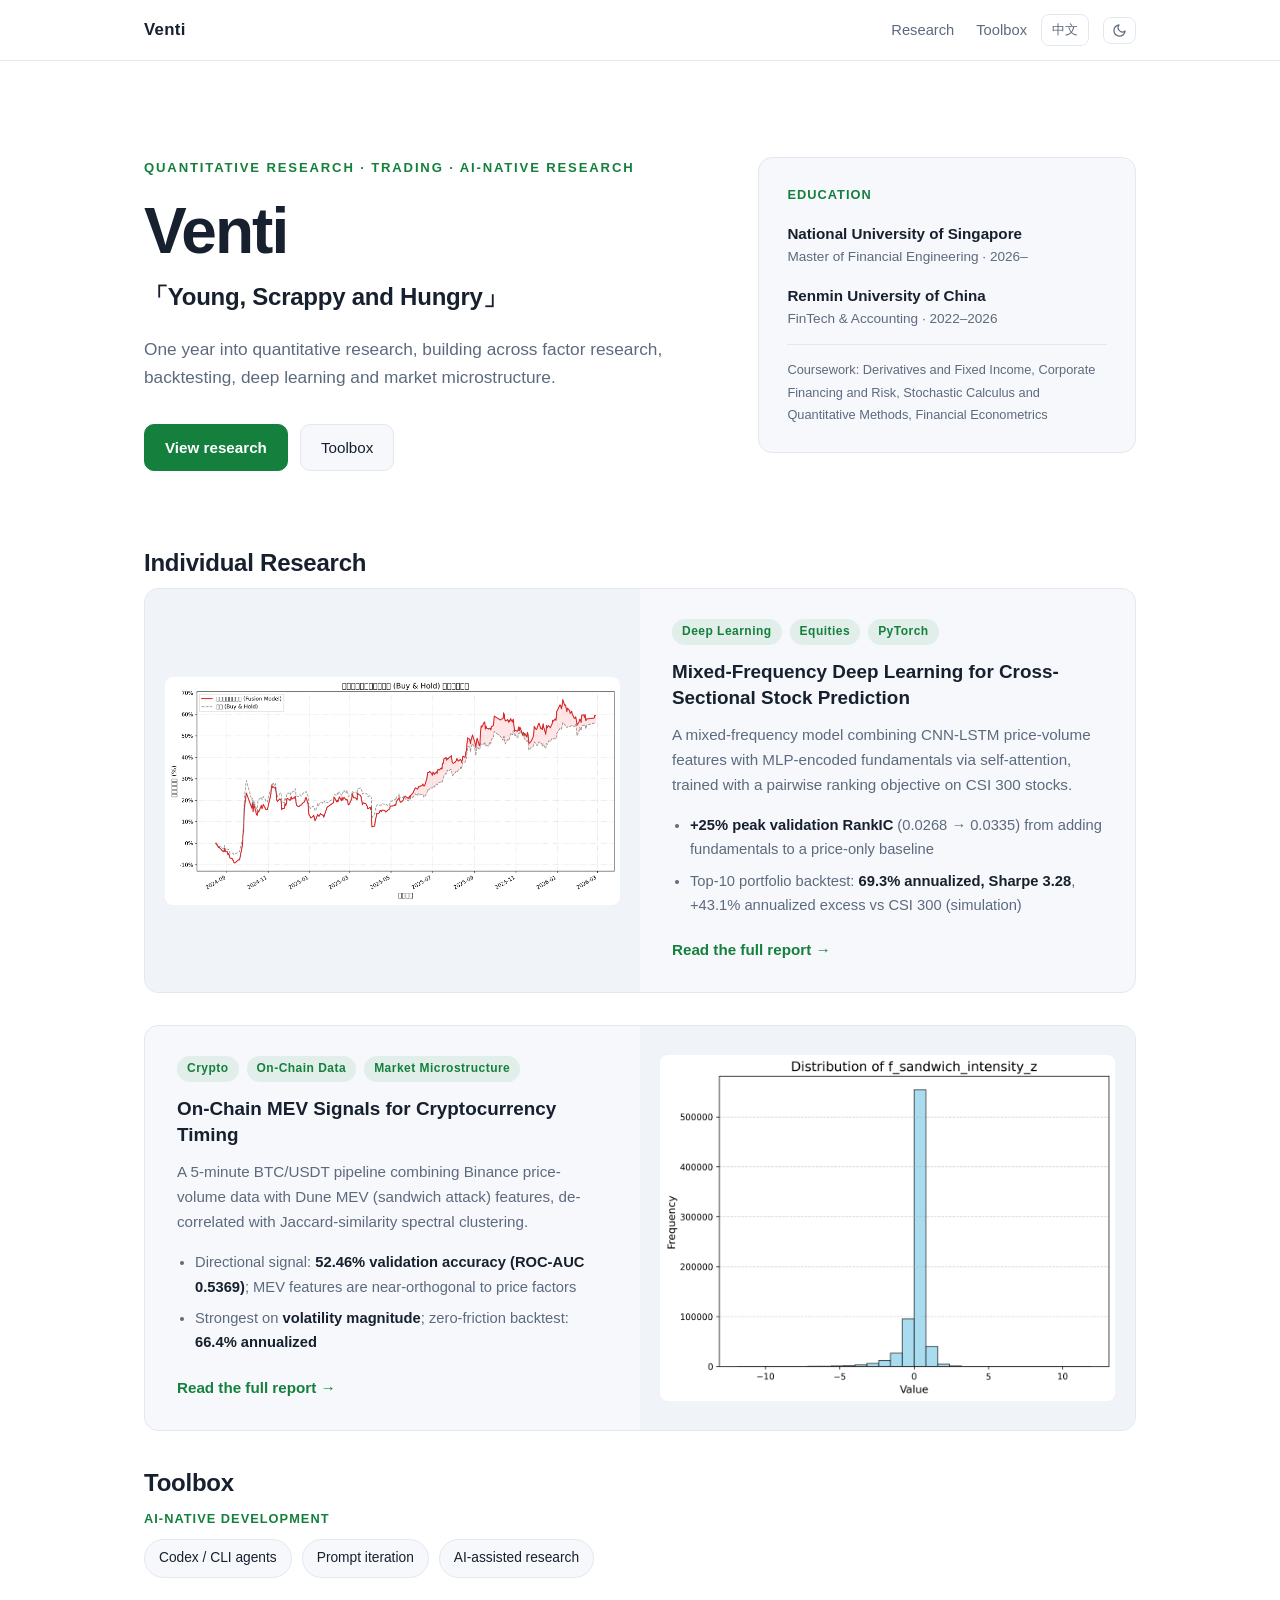
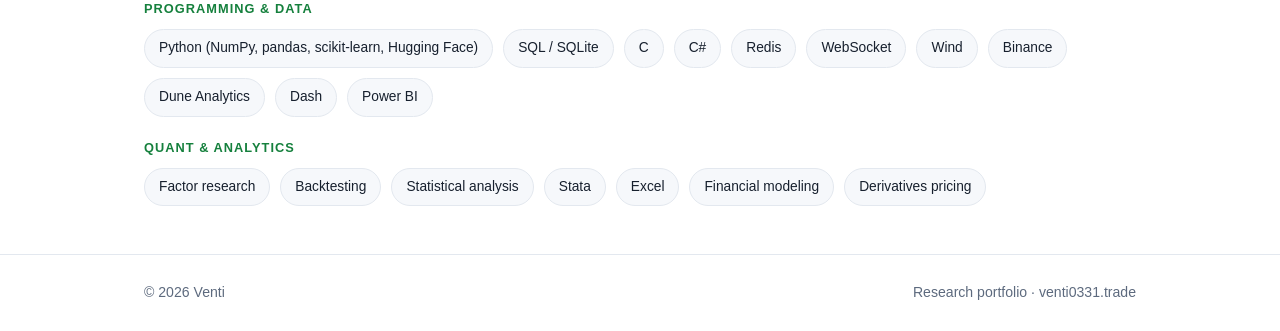
==== index.html @ 82698aae "Coursework: keep graduate courses only, drop course codes" ====
<!DOCTYPE html>
<html lang="en" data-lang="en" data-theme="light">
<head>
  <meta charset="UTF-8" />
  <meta name="viewport" content="width=device-width, initial-scale=1.0" />
  <title data-en="Venti — Quantitative Research Portfolio" data-zh="Venti — 量化研究作品集">Venti — Quantitative Research Portfolio</title>
  <meta name="description" content="Quantitative research at the intersection of deep learning, financial data and on-chain market microstructure." />
  <link rel="stylesheet" href="styles.css?v=2" />
  <link rel="icon" href="data:image/svg+xml,<svg xmlns='http://www.w3.org/2000/svg' viewBox='0 0 100 100'><rect width='100' height='100' rx='22' fill='%2315803d'/><text x='50' y='70' font-size='60' text-anchor='middle' fill='white' font-family='Arial'>V</text></svg>" />
  <script>
  (function () {
    var d = document.documentElement;
    function get(k) { try { return localStorage.getItem(k); } catch (e) { return null; } }
    var t = get('theme');
    d.dataset.theme = t || (window.matchMedia && window.matchMedia('(prefers-color-scheme: dark)').matches ? 'dark' : 'light');
    if (get('lang') === 'zh') {
      d.dataset.lang = 'zh';
      d.lang = 'zh-CN';
      var ti = document.querySelector('title');
      if (ti && ti.dataset.zh) document.title = ti.dataset.zh;
    }
  })();
  </script>
  <script src="site.js?v=2" defer></script>
</head>
<body>
  <header class="nav">
    <div class="container nav-inner">
      <a class="brand" href="index.html">Venti</a>
      <div class="nav-right">
        <nav>
          <a href="#research"><span class="lang-en">Research</span><span class="lang-zh">研究</span></a>
          <a href="#skills"><span class="lang-en">Toolbox</span><span class="lang-zh">技能栈</span></a>
        </nav>
        <button class="lang-toggle" type="button">中文</button>
        <button class="icon-btn theme-toggle" type="button" aria-label="Toggle theme">
          <svg class="icon-moon" viewBox="0 0 24 24" fill="none" stroke="currentColor" stroke-width="2" stroke-linecap="round" stroke-linejoin="round"><path d="M21 12.8A9 9 0 1 1 11.2 3a7 7 0 0 0 9.8 9.8Z"/></svg>
          <svg class="icon-sun" viewBox="0 0 24 24" fill="none" stroke="currentColor" stroke-width="2" stroke-linecap="round" stroke-linejoin="round"><circle cx="12" cy="12" r="4"/><path d="M12 2v2m0 16v2M4.9 4.9l1.4 1.4m11.4 11.4 1.4 1.4M2 12h2m16 0h2M4.9 19.1l1.4-1.4M17.7 6.3l1.4-1.4"/></svg>
        </button>
      </div>
    </div>
  </header>

  <main id="top">
    <section class="hero container">
      <div class="hero-grid">
        <div class="hero-main">
          <div class="lang-en">
            <p class="eyebrow">Quantitative Research · Trading · AI-Native Research</p>
            <h1>Venti</h1>
            <p class="slogan">「Young, Scrappy and Hungry」</p>
            <p class="lede">
              One year into quantitative research, building across factor research, backtesting,
              deep learning and market microstructure.
            </p>
          </div>
          <div class="lang-zh">
            <p class="eyebrow">量化研究 · 交易 · AI 原生化研究</p>
            <h1>Venti</h1>
            <p class="slogan">学习快。年轻、敢拼、有冲劲。</p>
            <p class="lede">
              量化研究一年：覆盖因子研究、回测、深度学习与市场微观结构。
            </p>
          </div>
          <div class="hero-links">
            <a class="btn primary" href="#research"><span class="lang-en">View research</span><span class="lang-zh">查看研究</span></a>
            <a class="btn" href="#skills"><span class="lang-en">Toolbox</span><span class="lang-zh">技能栈</span></a>
          </div>
        </div>

        <aside class="hero-edu">
          <div class="lang-en">
            <p class="edu-label">Education</p>
            <div class="edu-item">
              <p class="school">National University of Singapore</p>
              <p class="degree">Master of Financial Engineering · 2026–</p>
            </div>
            <div class="edu-item">
              <p class="school">Renmin University of China</p>
              <p class="degree">FinTech &amp; Accounting · 2022–2026</p>
            </div>
            <p class="courses">Coursework: Derivatives and Fixed Income, Corporate Financing and Risk, Stochastic Calculus and Quantitative Methods, Financial Econometrics</p>
          </div>
          <div class="lang-zh">
            <p class="edu-label">教育背景</p>
            <div class="edu-item">
              <p class="school">新加坡国立大学</p>
              <p class="degree">金融工程硕士 · 2026–</p>
            </div>
            <div class="edu-item">
              <p class="school">中国人民大学</p>
              <p class="degree">金融科技与会计 · 2022–2026</p>
            </div>
            <p class="courses">主修课程：衍生品与固定收益、公司金融与风险、随机微积分与量化方法、金融计量经济学</p>
          </div>
        </aside>
      </div>
    </section>

    <section id="research" class="container">
      <h2><span class="lang-en">Individual Research</span><span class="lang-zh">独立研究</span></h2>

      <article class="card">
        <div class="card-media">
          <img src="assets/stock-strategy.png" alt="Strategy performance chart" loading="lazy" />
        </div>
        <div class="card-body">
          <div class="lang-en">
            <p class="tags"><span>Deep Learning</span><span>Equities</span><span>PyTorch</span></p>
            <h3>Mixed-Frequency Deep Learning for Cross-Sectional Stock Prediction</h3>
            <p>
              A mixed-frequency model combining CNN-LSTM price-volume features with MLP-encoded
              fundamentals via self-attention, trained with a pairwise ranking objective on CSI 300 stocks.
            </p>
            <ul>
              <li><strong>+25% peak validation RankIC</strong> (0.0268 → 0.0335) from adding fundamentals to a price-only baseline</li>
              <li>Top-10 portfolio backtest: <strong>69.3% annualized, Sharpe 3.28</strong>, +43.1% annualized excess vs CSI 300 (simulation)</li>
            </ul>
            <p class="card-links"><a href="research/mixed-frequency-stock-prediction.html">Read the full report →</a></p>
          </div>
          <div class="lang-zh">
            <p class="tags"><span>深度学习</span><span>股票</span><span>PyTorch</span></p>
            <h3>面向横截面股票预测的混频深度学习模型</h3>
            <p>
              将 CNN-LSTM 量价特征与 MLP 编码的财务基本面通过自注意力融合，
              并以成对排序损失训练，用于沪深 300 股票的横截面排序预测。
            </p>
            <ul>
              <li>引入财务信息使验证集峰值 <strong>RankIC 提升 25%</strong>（0.0268 → 0.0335）</li>
              <li>Top-10 组合回测：年化 <strong>69.3%、夏普 3.28</strong>，较沪深 300 年化超额 +43.1%（模拟）</li>
            </ul>
            <p class="card-links"><a href="research/mixed-frequency-stock-prediction.html">阅读完整报告 →</a></p>
          </div>
        </div>
      </article>

      <article class="card reverse">
        <div class="card-media">
          <img src="assets/mev-ic.png" alt="MEV factor IC chart" loading="lazy" />
        </div>
        <div class="card-body">
          <div class="lang-en">
            <p class="tags"><span>Crypto</span><span>On-Chain Data</span><span>Market Microstructure</span></p>
            <h3>On-Chain MEV Signals for Cryptocurrency Timing</h3>
            <p>
              A 5-minute BTC/USDT pipeline combining Binance price-volume data with Dune MEV
              (sandwich attack) features, de-correlated with Jaccard-similarity spectral clustering.
            </p>
            <ul>
              <li>Directional signal: <strong>52.46% validation accuracy (ROC-AUC 0.5369)</strong>; MEV features are near-orthogonal to price factors</li>
              <li>Strongest on <strong>volatility magnitude</strong>; zero-friction backtest: <strong>66.4% annualized</strong></li>
            </ul>
            <p class="card-links"><a href="research/onchain-mev-crypto-timing.html">Read the full report →</a></p>
          </div>
          <div class="lang-zh">
            <p class="tags"><span>加密资产</span><span>链上数据</span><span>市场微观结构</span></p>
            <h3>链上 MEV 信号与加密货币择时</h3>
            <p>
              结合 Binance 量价数据与 Dune 链上 MEV（三明治攻击）特征的 5 分钟 BTC/USDT 研究管线，
              使用基于 Jaccard 相似的谱聚类去相关。
            </p>
            <ul>
              <li>方向信号验证准确率 <strong>52.46%（ROC-AUC 0.5369）</strong>，MEV 特征与量价因子接近正交</li>
              <li>对<strong>波动幅度</strong>预测最强；零摩擦回测年化 <strong>66.4%</strong></li>
            </ul>
            <p class="card-links"><a href="research/onchain-mev-crypto-timing.html">阅读完整报告 →</a></p>
          </div>
        </div>
      </article>
    </section>

    <section id="skills" class="container">
      <h2><span class="lang-en">Toolbox</span><span class="lang-zh">技能栈</span></h2>
      <div class="skill-groups">
        <div class="skill-group">
          <p class="skill-label"><span class="lang-en">AI-Native Development</span><span class="lang-zh">AI 原生化开发</span></p>
          <div class="chips">
            <span>Codex / CLI agents</span><span>Prompt iteration</span><span>AI-assisted research</span>
          </div>
        </div>
        <div class="skill-group">
          <p class="skill-label"><span class="lang-en">Programming &amp; Data</span><span class="lang-zh">编程与数据</span></p>
          <div class="chips">
            <span>Python (NumPy, pandas, scikit-learn, Hugging Face)</span><span>SQL / SQLite</span>
            <span>C</span><span>C#</span><span>Redis</span><span>WebSocket</span>
            <span>Wind</span><span>Binance</span><span>Dune Analytics</span><span>Dash</span><span>Power BI</span>
          </div>
        </div>
        <div class="skill-group">
          <p class="skill-label"><span class="lang-en">Quant &amp; Analytics</span><span class="lang-zh">量化与分析</span></p>
          <div class="chips">
            <span>Factor research</span><span>Backtesting</span><span>Statistical analysis</span>
            <span>Stata</span><span>Excel</span><span>Financial modeling</span><span>Derivatives pricing</span>
          </div>
        </div>
      </div>
    </section>
  </main>

  <footer class="footer">
    <div class="container footer-inner">
      <p>© 2026 Venti</p>
      <p class="divider-note"><span class="lang-en">Research portfolio · venti0331.trade</span><span class="lang-zh">研究作品集 · venti0331.trade</span></p>
    </div>
  </footer>
</body>
</html>
---- styles.css ----
:root {
  --bg: #ffffff;
  --surface: #f6f8fb;
  --border: #e3e8ef;
  --text: #17202e;
  --body-text: #3b4759;
  --muted: #5d6a7e;
  --accent: #15803d;
  --accent-soft: rgba(21, 128, 61, 0.09);
  --accent-contrast: #ffffff;
  --nav-bg: rgba(255, 255, 255, 0.85);
  --media-bg: #f0f3f8;
  --code-bg: #f3f5f9;
  --code-text: #33415c;
  --radius: 14px;
  --maxw: 1040px;
}

html[data-theme="dark"] {
  --bg: #0b0e14;
  --surface: #11151f;
  --border: #1e2532;
  --text: #e8ecf4;
  --body-text: #c6cedd;
  --muted: #9aa4b5;
  --accent: #4ade80;
  --accent-soft: rgba(74, 222, 128, 0.14);
  --accent-contrast: #08130c;
  --nav-bg: rgba(11, 14, 20, 0.85);
  --media-bg: #0d1017;
  --code-bg: #0d1017;
  --code-text: #aeb9cc;
}

/* language visibility */
html[data-lang="zh"] .lang-en,
html:not([data-lang="zh"]) .lang-zh { display: none !important; }

* { box-sizing: border-box; margin: 0; padding: 0; }

html { scroll-behavior: smooth; }

body {
  background: var(--bg);
  color: var(--text);
  font-family: -apple-system, BlinkMacSystemFont, "Segoe UI", Roboto, "Helvetica Neue", Arial, sans-serif;
  line-height: 1.65;
  -webkit-font-smoothing: antialiased;
}

html[data-lang="zh"] body {
  font-family: -apple-system, BlinkMacSystemFont, "PingFang SC", "Hiragino Sans GB", "Microsoft YaHei", "Segoe UI", sans-serif;
}

.container { max-width: var(--maxw); margin: 0 auto; padding: 0 24px; }

a { color: var(--accent); text-decoration: none; }
a:hover { text-decoration: underline; }

/* nav */
.nav {
  position: sticky; top: 0; z-index: 10;
  background: var(--nav-bg);
  backdrop-filter: blur(10px);
  border-bottom: 1px solid var(--border);
}
.nav-inner { display: flex; align-items: center; justify-content: space-between; height: 60px; }
.brand { font-weight: 700; letter-spacing: 0.02em; color: var(--text); font-size: 1.05rem; }
.nav-right { display: flex; align-items: center; gap: 14px; }
.nav-right nav { display: flex; align-items: center; }
.nav-right nav a { color: var(--muted); margin-left: 22px; font-size: 0.92rem; }
.nav-right nav a:hover { color: var(--text); text-decoration: none; }

.lang-toggle, .icon-btn {
  appearance: none; cursor: pointer; font-family: inherit;
  background: transparent; border: 1px solid var(--border);
  color: var(--muted); border-radius: 8px; font-size: 0.82rem;
  padding: 4px 10px; line-height: 1.7;
  transition: color 0.15s ease, border-color 0.15s ease;
}
.lang-toggle:hover, .icon-btn:hover { color: var(--text); border-color: var(--accent); }
.icon-btn { display: inline-flex; align-items: center; justify-content: center; padding: 5px 8px; }
.icon-btn svg { width: 15px; height: 15px; display: block; }

html[data-theme="dark"] .icon-sun { display: block; }
html[data-theme="dark"] .icon-moon { display: none; }
html:not([data-theme="dark"]) .icon-sun { display: none; }
html:not([data-theme="dark"]) .icon-moon { display: block; }

/* hero */
.hero { padding: 96px 24px 72px; }
.eyebrow {
  color: var(--accent); font-size: 0.82rem; font-weight: 600;
  letter-spacing: 0.14em; text-transform: uppercase; margin-bottom: 18px;
}
.hero h1 { font-size: clamp(2.6rem, 6vw, 4rem); line-height: 1.08; font-weight: 800; letter-spacing: -0.03em; }
.hero-grid { display: grid; grid-template-columns: minmax(0, 1.5fr) minmax(300px, 1fr); gap: 48px; align-items: start; }
.hero-edu {
  background: var(--surface); border: 1px solid var(--border);
  border-radius: var(--radius); padding: 26px 28px;
}
.edu-label {
  font-size: 0.8rem; font-weight: 700; letter-spacing: 0.08em;
  text-transform: uppercase; color: var(--accent); margin-bottom: 16px;
}
.edu-item { margin-bottom: 14px; }
.edu-item .school { font-size: 0.95rem; font-weight: 600; color: var(--text); }
.edu-item .degree { font-size: 0.85rem; color: var(--muted); }
.hero-edu .courses {
  font-size: 0.8rem; color: var(--muted); line-height: 1.75;
  border-top: 1px solid var(--border); padding-top: 14px; margin-top: 4px;
}
.slogan { font-size: clamp(1.15rem, 2.4vw, 1.5rem); line-height: 1.45; font-weight: 600; letter-spacing: -0.01em; color: var(--text); margin-top: 14px; max-width: 760px; }
.lede { color: var(--muted); font-size: 1.08rem; max-width: 640px; margin-top: 20px; }
.hero-links { margin-top: 32px; display: flex; gap: 12px; flex-wrap: wrap; }

.btn {
  display: inline-block; padding: 10px 20px; border-radius: 10px;
  border: 1px solid var(--border); color: var(--text); font-size: 0.95rem;
  background: var(--surface); transition: border-color 0.15s ease, transform 0.15s ease;
}
.btn:hover { text-decoration: none; border-color: var(--accent); transform: translateY(-1px); }
.btn.primary { background: var(--accent); border-color: var(--accent); color: var(--accent-contrast); font-weight: 600; }
.btn.primary:hover { filter: brightness(1.08); }

/* sections */
section { padding: 40px 24px; }
section h2 { font-size: 1.5rem; letter-spacing: -0.01em; margin-bottom: 6px; }
.section-sub { color: var(--muted); margin-bottom: 28px; }

/* cards */
.card {
  display: grid; grid-template-columns: 1fr 1fr; gap: 0;
  background: var(--surface); border: 1px solid var(--border);
  border-radius: var(--radius); overflow: hidden; margin-bottom: 32px;
}
.card.reverse .card-media { order: 2; }
.card-media { background: var(--media-bg); display: flex; align-items: center; justify-content: center; padding: 20px; }
.card-media img { width: 100%; height: auto; border-radius: 8px; }
.card-body { padding: 30px 32px; }
.tags { display: flex; gap: 8px; flex-wrap: wrap; margin-bottom: 14px; }
.tags span {
  font-size: 0.75rem; font-weight: 600; letter-spacing: 0.04em;
  color: var(--accent); background: var(--accent-soft);
  padding: 3px 10px; border-radius: 999px;
}
.card h3 { font-size: 1.18rem; line-height: 1.35; margin-bottom: 12px; }
.card p { color: var(--muted); font-size: 0.95rem; }
.card ul { margin: 16px 0 0 18px; color: var(--muted); font-size: 0.92rem; }
.card li { margin-bottom: 7px; }
.card li strong { color: var(--text); }
.card-links { margin-top: 20px; font-weight: 600; font-size: 0.95rem; }

/* skills */
.chips { display: flex; flex-wrap: wrap; gap: 10px; margin-bottom: 28px; }
.chips span {
  background: var(--surface); border: 1px solid var(--border);
  padding: 7px 14px; border-radius: 999px; font-size: 0.86rem; color: var(--text);
}
.skill-groups { display: grid; gap: 20px; margin-bottom: 28px; }
.skill-group .chips { margin-bottom: 0; }
.skill-label {
  font-size: 0.8rem; font-weight: 700; letter-spacing: 0.08em;
  text-transform: uppercase; color: var(--accent); margin-bottom: 10px;
}
.education { color: var(--muted); font-size: 0.95rem; }

/* footer */
.footer { border-top: 1px solid var(--border); margin-top: 48px; }
.footer-inner {
  display: flex; justify-content: space-between; align-items: center;
  padding-top: 26px; padding-bottom: 26px; color: var(--muted); font-size: 0.88rem;
}
.footer a { color: var(--muted); }
.footer a:hover { color: var(--text); }

@media (max-width: 900px) {
  .hero-grid { grid-template-columns: 1fr; gap: 32px; }
}

@media (max-width: 760px) {
  .card { grid-template-columns: 1fr; }
  .card.reverse .card-media { order: 0; }
  .hero { padding-top: 64px; }
  .footer-inner { flex-direction: column; gap: 8px; }
  .nav-right nav { display: none; }
}

/* ---- research report pages ---- */
.article { max-width: 800px; margin: 0 auto; padding: 56px 24px 72px; }
.article .back { font-size: 0.9rem; color: var(--muted); }
.article h1 { font-size: clamp(1.6rem, 3.6vw, 2.3rem); line-height: 1.25; letter-spacing: -0.015em; margin: 22px 0 10px; }
.article .subtitle { color: var(--muted); font-size: 1.02rem; margin-bottom: 22px; }
.article h2 { font-size: 1.28rem; margin: 48px 0 14px; padding-top: 26px; border-top: 1px solid var(--border); }
.article h3 { font-size: 1.05rem; margin: 26px 0 10px; }
.article p { color: var(--body-text); margin-bottom: 14px; }
.article ul, .article ol { color: var(--body-text); margin: 0 0 16px 22px; }
.article li { margin-bottom: 8px; }
.article strong { color: var(--text); }
.article a { color: var(--accent); }
html[data-lang="zh"] .article p, html[data-lang="zh"] .article li { line-height: 1.9; }
.article .meta { display: flex; gap: 8px; flex-wrap: wrap; margin-bottom: 8px; }
.article .meta span {
  font-size: 0.75rem; font-weight: 600; letter-spacing: 0.04em;
  color: var(--accent); background: var(--accent-soft); padding: 3px 10px; border-radius: 999px;
}
.tldr {
  background: var(--surface); border: 1px solid var(--border);
  border-left: 3px solid var(--accent); border-radius: 10px;
  padding: 18px 22px; margin: 26px 0 8px;
}
.tldr p:last-child, .tldr ul:last-child { margin-bottom: 0; }
.article table { width: 100%; border-collapse: collapse; margin: 18px 0 24px; font-size: 0.9rem; }
.article th, .article td { border: 1px solid var(--border); padding: 8px 12px; text-align: left; vertical-align: top; }
.article th { background: var(--surface); color: var(--text); font-weight: 600; }
.article td { color: var(--body-text); }
.article pre {
  background: var(--code-bg); border: 1px solid var(--border); border-radius: 10px;
  padding: 16px 18px; overflow-x: auto; font-size: 0.83rem; line-height: 1.55;
  margin: 16px 0 22px; color: var(--code-text);
}
.article figure { margin: 22px 0; }
.article figure img { width: 100%; border-radius: 10px; border: 1px solid var(--border); background: var(--media-bg); }
.article figcaption { color: var(--muted); font-size: 0.82rem; margin-top: 8px; }
.article .divider-note { color: var(--muted); font-size: 0.85rem; }
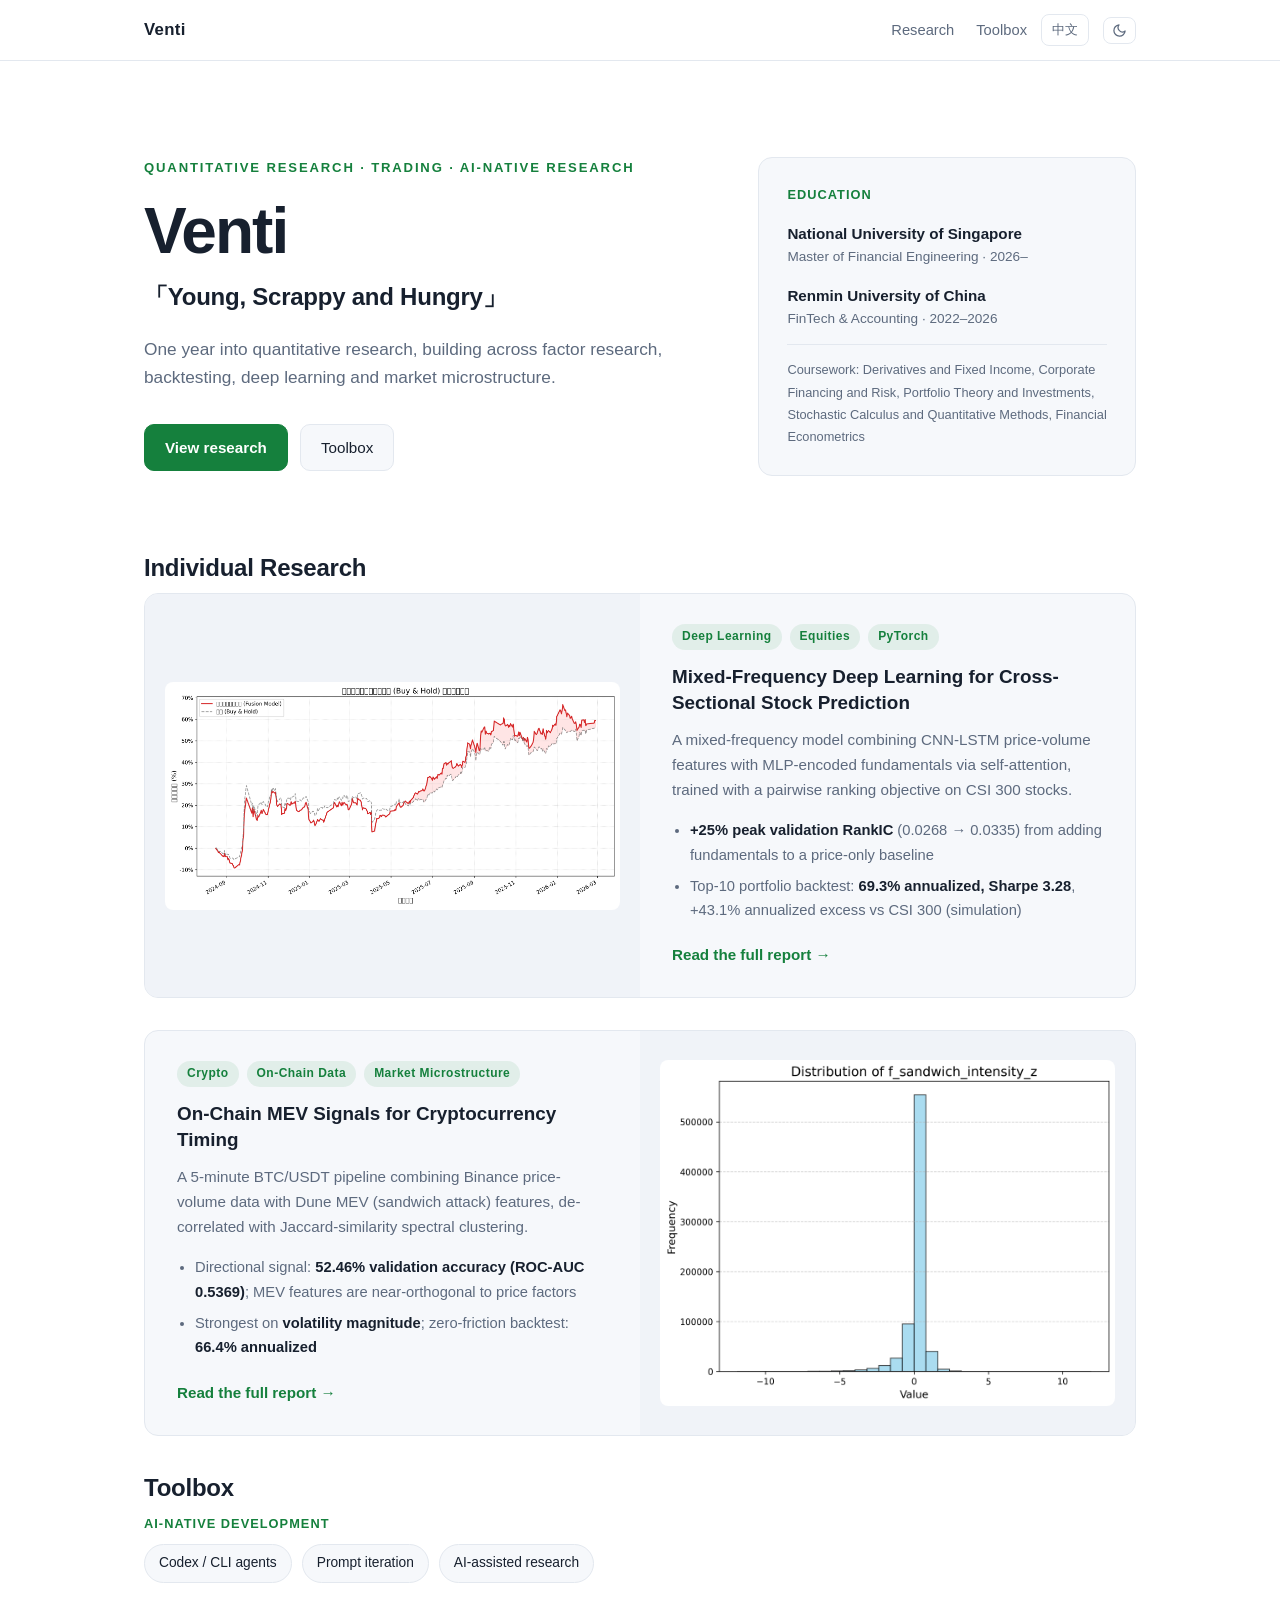
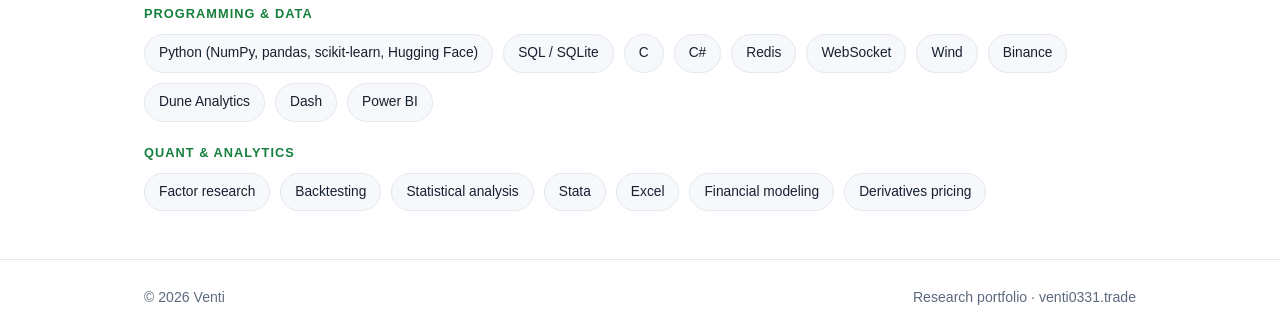
==== commit 31450f8a: "Add Portfolio Theory course in NUS coursework list" ====
--- a/index.html
+++ b/index.html
@@ -79,7 +79,7 @@
               <p class="school">Renmin University of China</p>
               <p class="degree">FinTech &amp; Accounting · 2022–2026</p>
             </div>
-            <p class="courses">Coursework: Derivatives and Fixed Income, Corporate Financing and Risk, Stochastic Calculus and Quantitative Methods, Financial Econometrics</p>
+            <p class="courses">Coursework: Derivatives and Fixed Income, Corporate Financing and Risk, Portfolio Theory and Investments, Stochastic Calculus and Quantitative Methods, Financial Econometrics</p>
           </div>
           <div class="lang-zh">
             <p class="edu-label">教育背景</p>
@@ -91,7 +91,7 @@
               <p class="school">中国人民大学</p>
               <p class="degree">金融科技与会计 · 2022–2026</p>
             </div>
-            <p class="courses">主修课程：衍生品与固定收益、公司金融与风险、随机微积分与量化方法、金融计量经济学</p>
+            <p class="courses">主修课程：衍生品与固定收益、公司金融与风险、投资组合理论、随机微积分与量化方法、金融计量经济学</p>
           </div>
         </aside>
       </div>
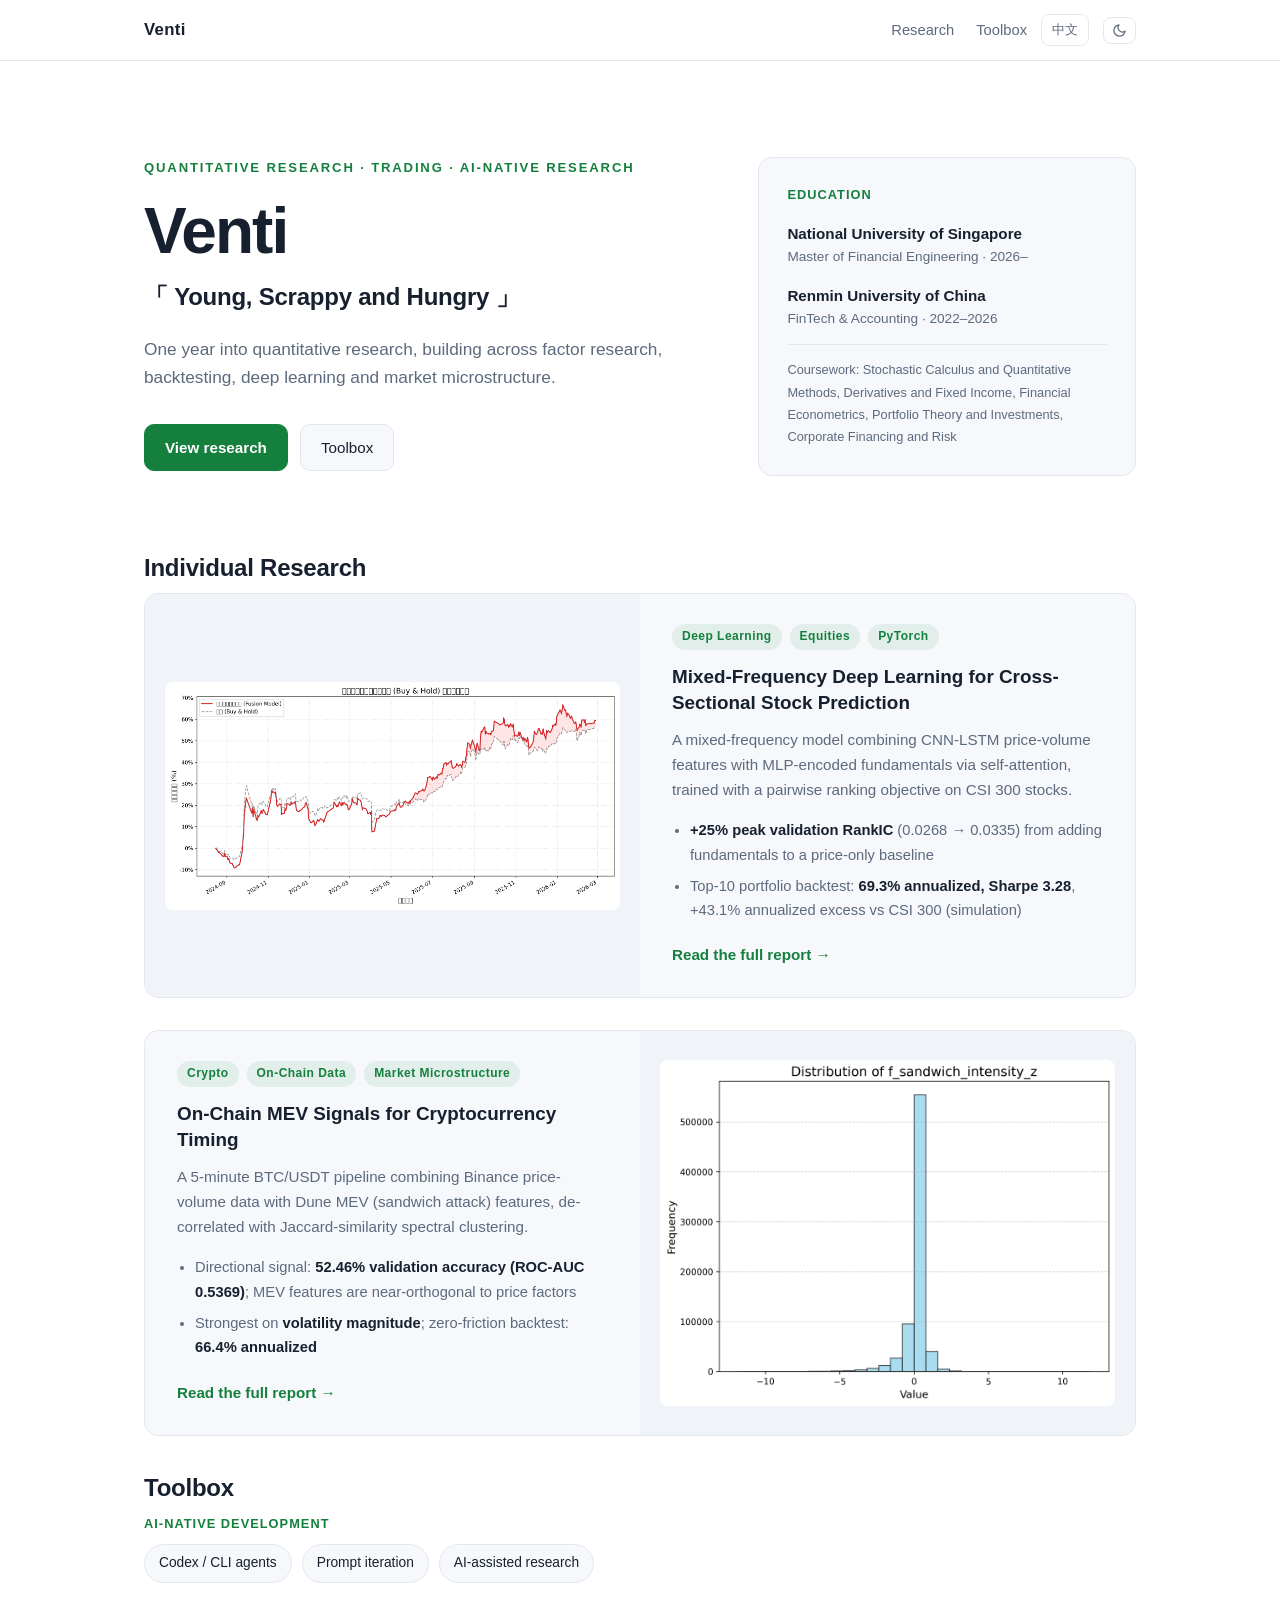
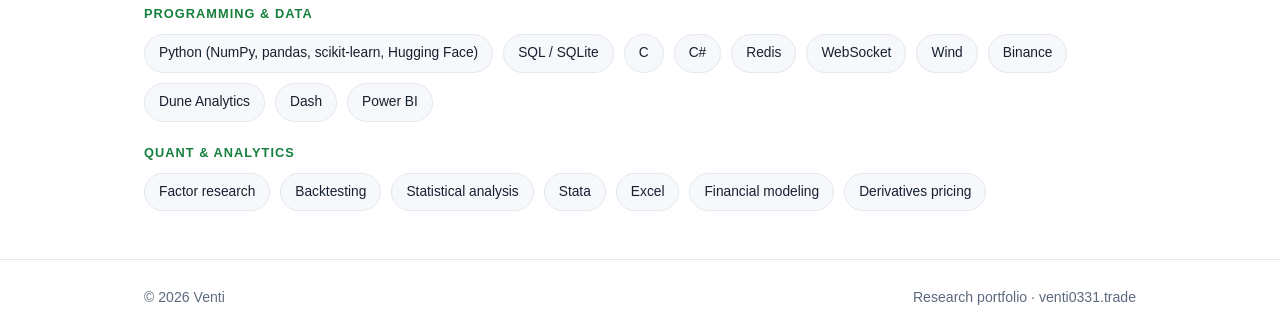
==== commit cb121527: "Reorder coursework and adjust slogan spacing" ====
--- a/index.html
+++ b/index.html
@@ -48,7 +48,7 @@
           <div class="lang-en">
             <p class="eyebrow">Quantitative Research · Trading · AI-Native Research</p>
             <h1>Venti</h1>
-            <p class="slogan">「Young, Scrappy and Hungry」</p>
+            <p class="slogan">「 Young, Scrappy and Hungry 」</p>
             <p class="lede">
               One year into quantitative research, building across factor research, backtesting,
               deep learning and market microstructure.
@@ -79,7 +79,7 @@
               <p class="school">Renmin University of China</p>
               <p class="degree">FinTech &amp; Accounting · 2022–2026</p>
             </div>
-            <p class="courses">Coursework: Derivatives and Fixed Income, Corporate Financing and Risk, Portfolio Theory and Investments, Stochastic Calculus and Quantitative Methods, Financial Econometrics</p>
+            <p class="courses">Coursework: Stochastic Calculus and Quantitative Methods, Derivatives and Fixed Income, Financial Econometrics, Portfolio Theory and Investments, Corporate Financing and Risk</p>
           </div>
           <div class="lang-zh">
             <p class="edu-label">教育背景</p>
@@ -91,7 +91,7 @@
               <p class="school">中国人民大学</p>
               <p class="degree">金融科技与会计 · 2022–2026</p>
             </div>
-            <p class="courses">主修课程：衍生品与固定收益、公司金融与风险、投资组合理论、随机微积分与量化方法、金融计量经济学</p>
+            <p class="courses">主修课程：随机微积分与量化方法、衍生品与固定收益、金融计量经济学、投资组合理论、公司金融与风险</p>
           </div>
         </aside>
       </div>
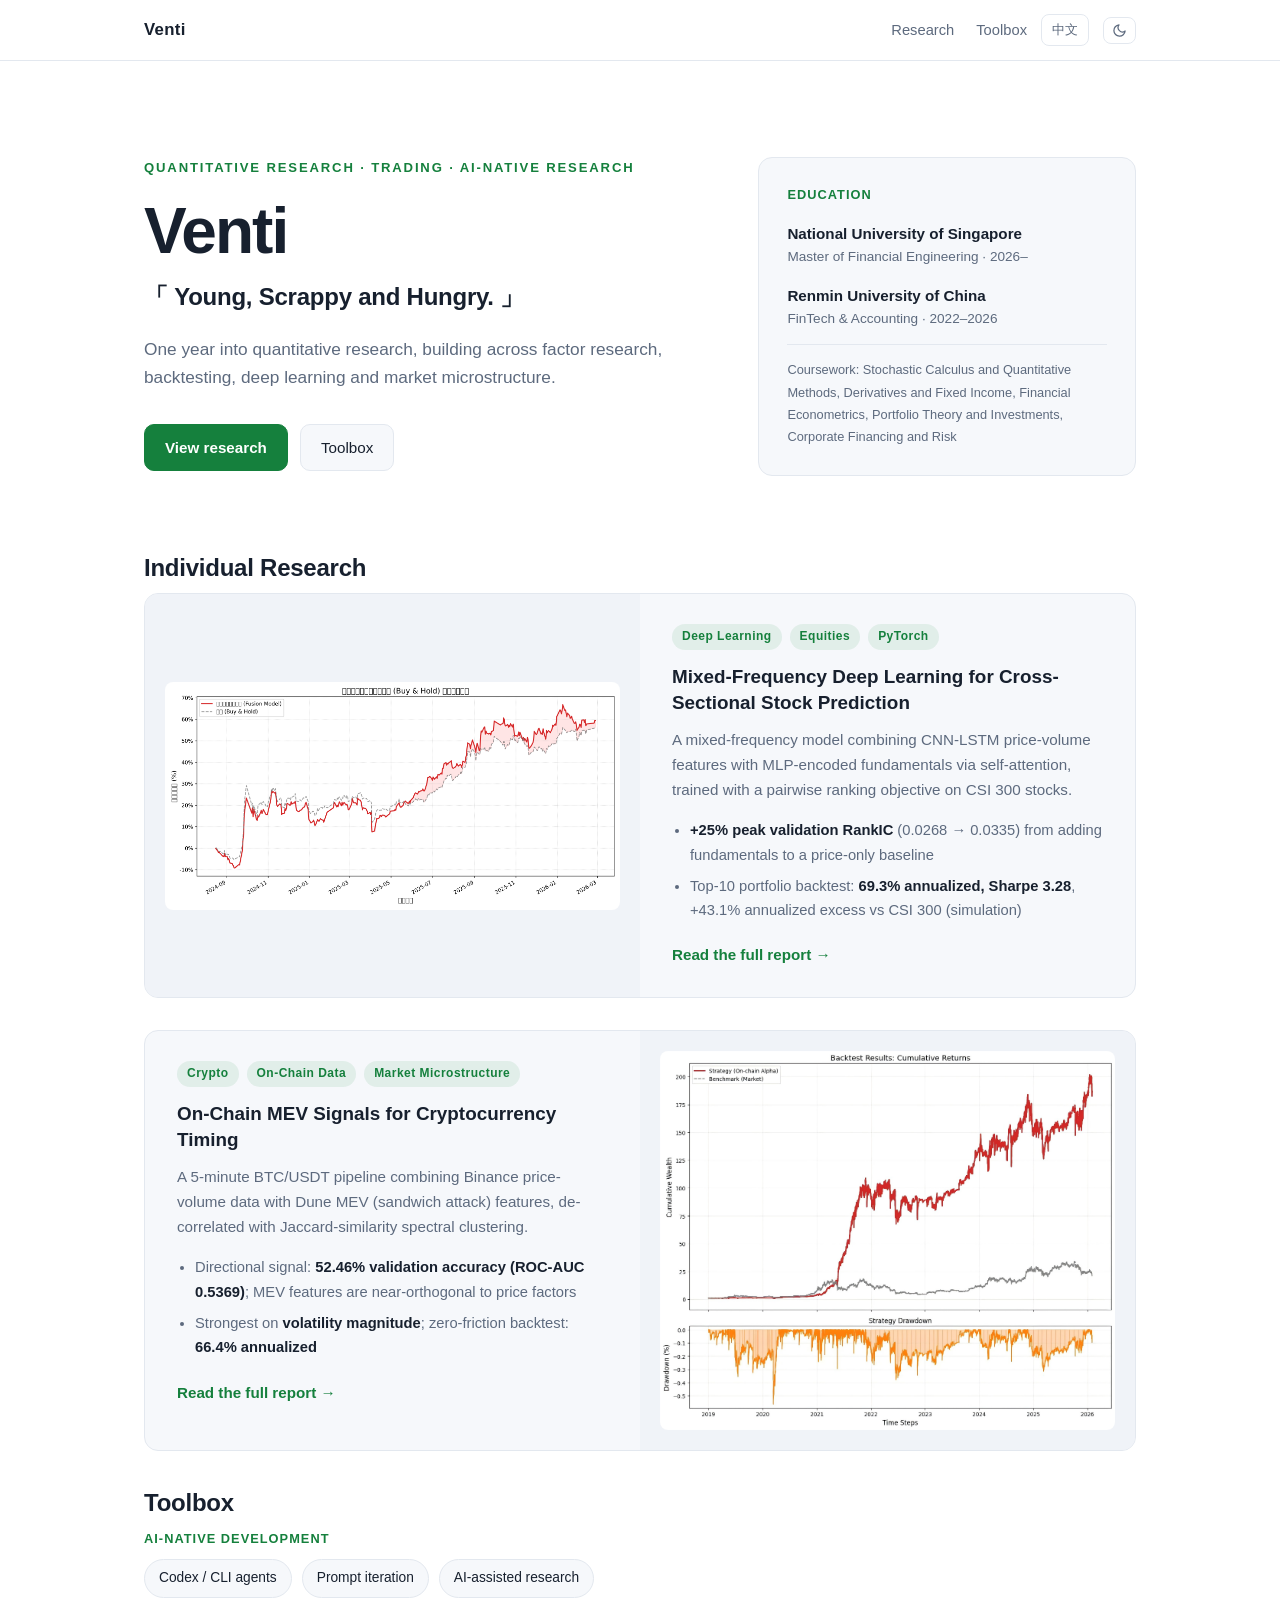
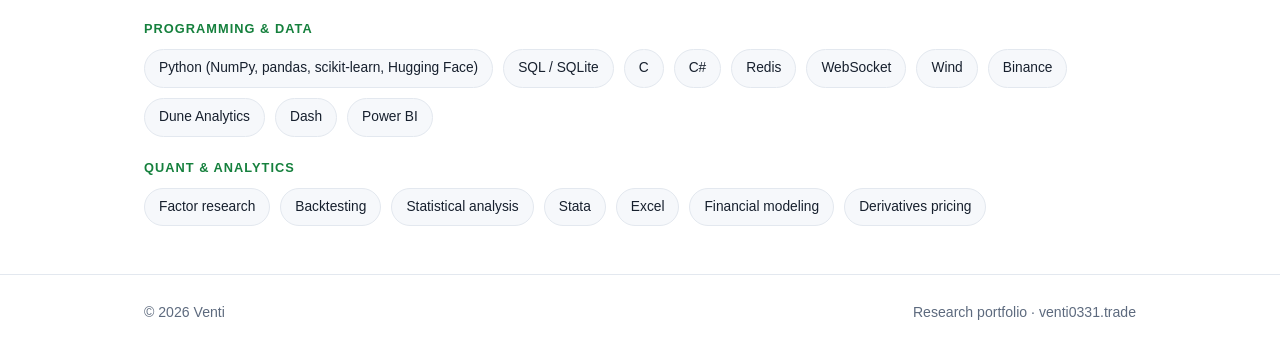
==== commit a185a66d: "Add MEV research figures in original order; use zero-friction chart as card cover" ====
--- a/index.html
+++ b/index.html
@@ -48,7 +48,7 @@
           <div class="lang-en">
             <p class="eyebrow">Quantitative Research · Trading · AI-Native Research</p>
             <h1>Venti</h1>
-            <p class="slogan">「 Young, Scrappy and Hungry 」</p>
+            <p class="slogan">「 Young, Scrappy and Hungry. 」</p>
             <p class="lede">
               One year into quantitative research, building across factor research, backtesting,
               deep learning and market microstructure.
@@ -136,7 +136,7 @@
 
       <article class="card reverse">
         <div class="card-media">
-          <img src="assets/mev-ic.png" alt="MEV factor IC chart" loading="lazy" />
+          <img src="assets/mev/zero-friction.png" alt="Zero-friction backtest performance" loading="lazy" />
         </div>
         <div class="card-body">
           <div class="lang-en">
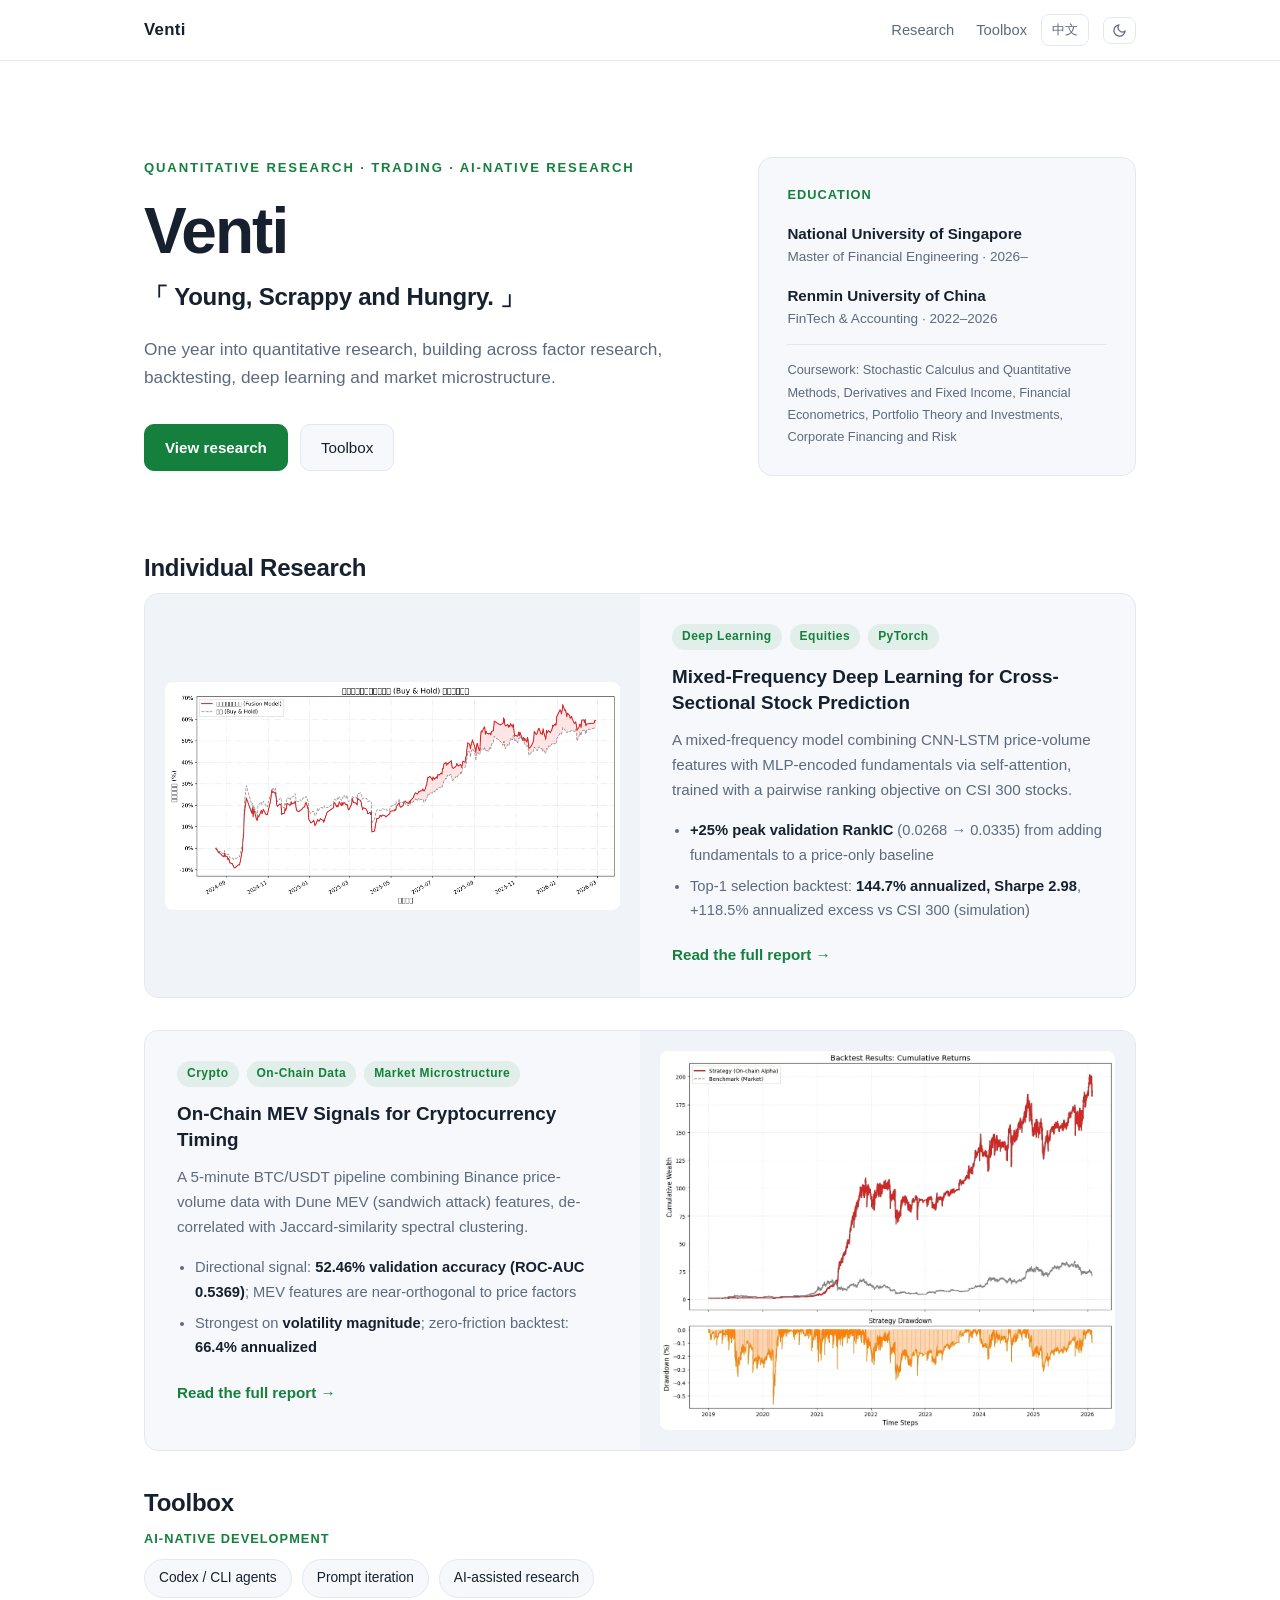
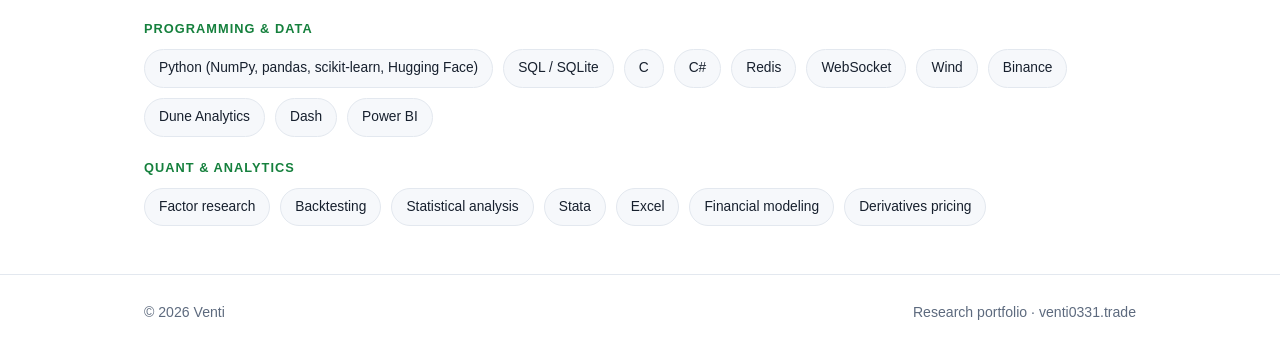
==== commit 9f69786c: "Stock report: use Table 9 (N=1) numbers; add model structure and training figures" ====
--- a/index.html
+++ b/index.html
@@ -114,7 +114,7 @@
             </p>
             <ul>
               <li><strong>+25% peak validation RankIC</strong> (0.0268 → 0.0335) from adding fundamentals to a price-only baseline</li>
-              <li>Top-10 portfolio backtest: <strong>69.3% annualized, Sharpe 3.28</strong>, +43.1% annualized excess vs CSI 300 (simulation)</li>
+              <li>Top-1 selection backtest: <strong>144.7% annualized, Sharpe 2.98</strong>, +118.5% annualized excess vs CSI 300 (simulation)</li>
             </ul>
             <p class="card-links"><a href="research/mixed-frequency-stock-prediction.html">Read the full report →</a></p>
           </div>
@@ -127,7 +127,7 @@
             </p>
             <ul>
               <li>引入财务信息使验证集峰值 <strong>RankIC 提升 25%</strong>（0.0268 → 0.0335）</li>
-              <li>Top-10 组合回测：年化 <strong>69.3%、夏普 3.28</strong>，较沪深 300 年化超额 +43.1%（模拟）</li>
+              <li>Top-1 选股回测：年化 <strong>144.7%、夏普 2.98</strong>，较沪深 300 年化超额 +118.5%（模拟）</li>
             </ul>
             <p class="card-links"><a href="research/mixed-frequency-stock-prediction.html">阅读完整报告 →</a></p>
           </div>
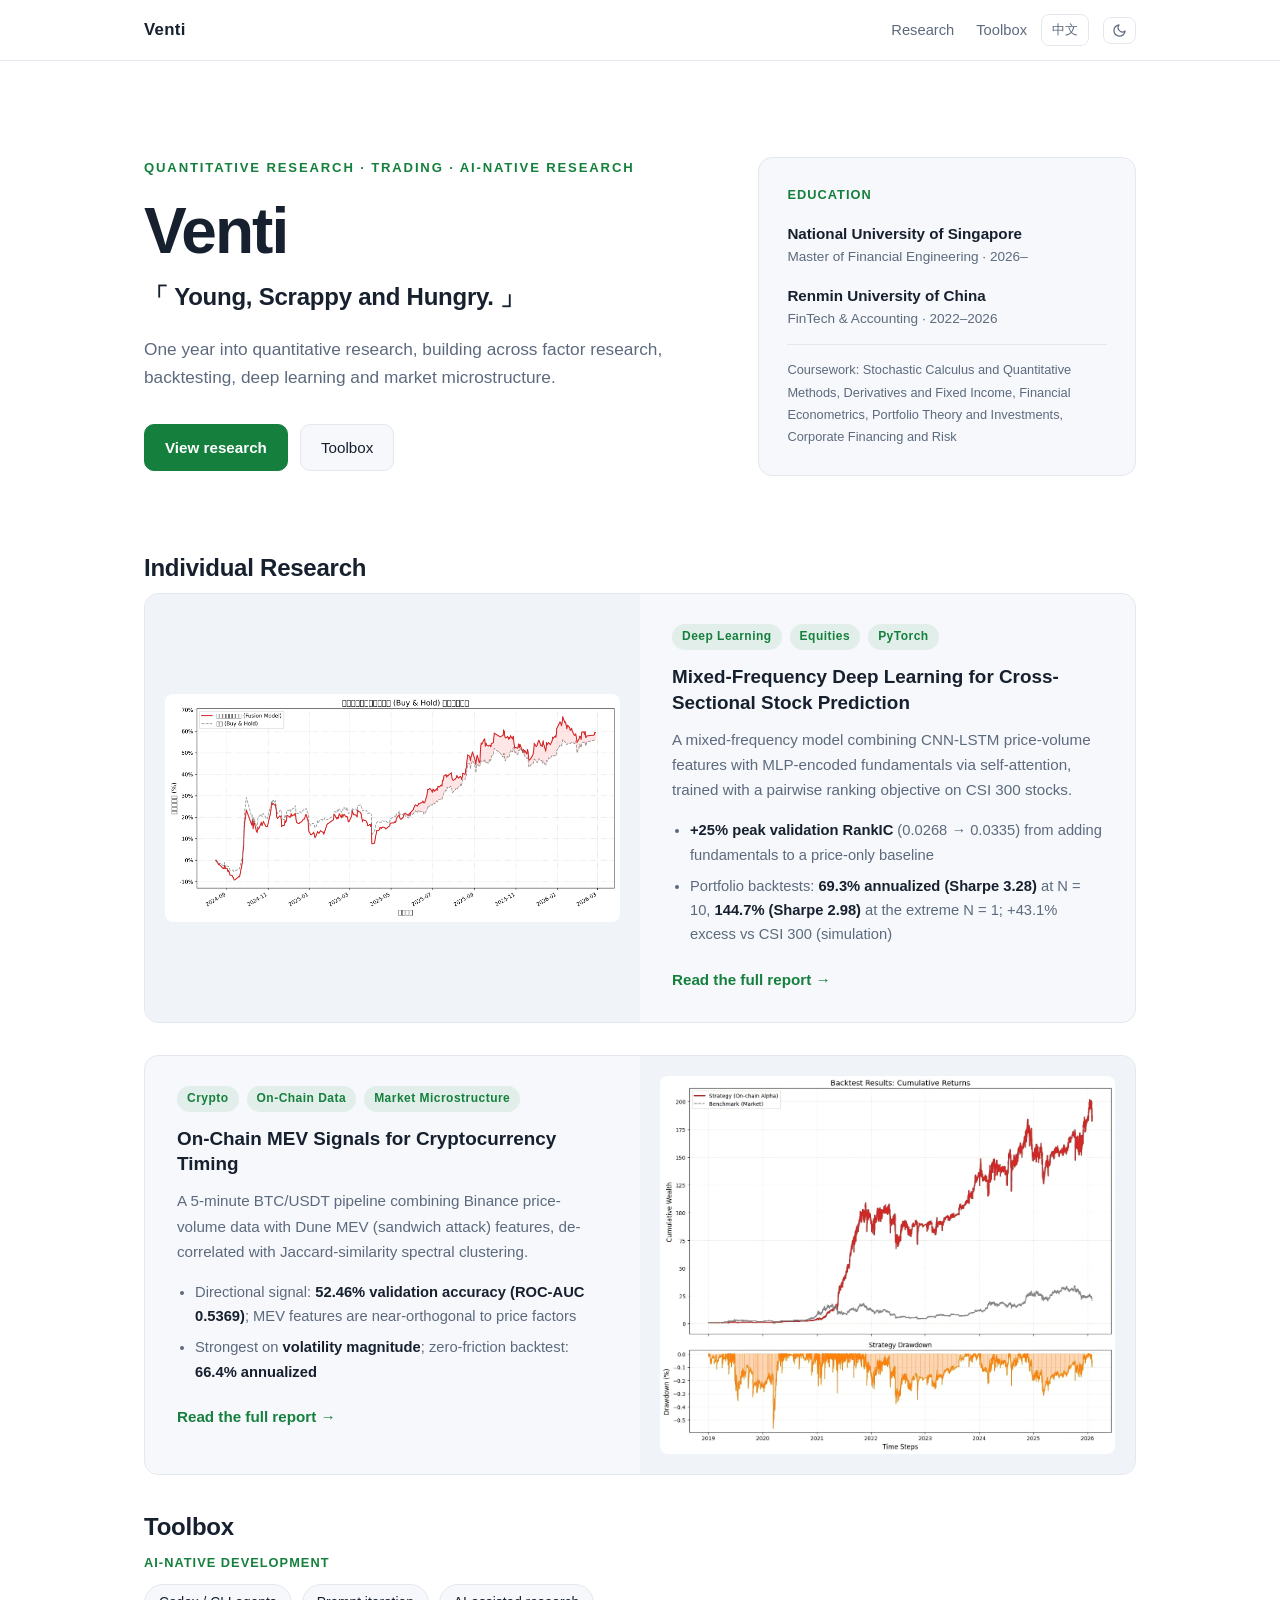
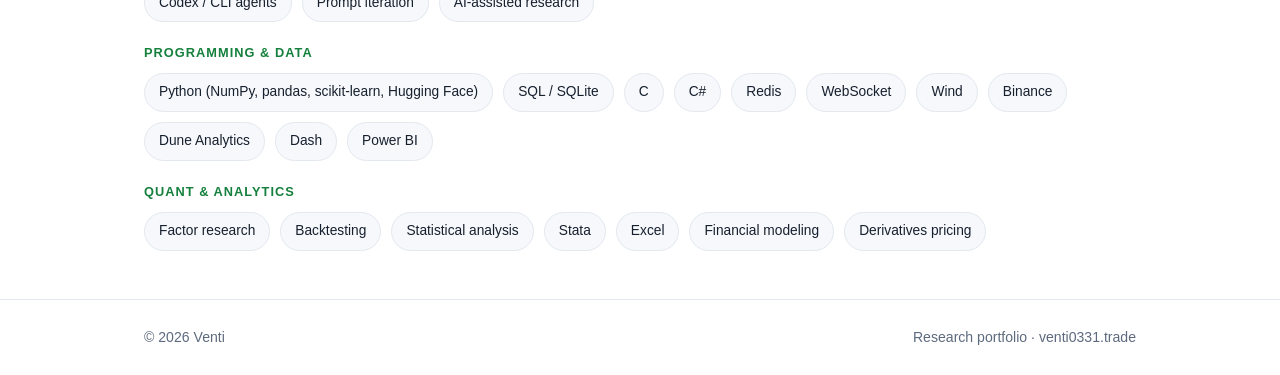
==== commit 5d4055ae: "Stock report: follow thesis structure (Tables 6-9, Figures 1/2/4, N=10 and N=1 backtests)" ====
--- a/index.html
+++ b/index.html
@@ -114,7 +114,7 @@
             </p>
             <ul>
               <li><strong>+25% peak validation RankIC</strong> (0.0268 → 0.0335) from adding fundamentals to a price-only baseline</li>
-              <li>Top-1 selection backtest: <strong>144.7% annualized, Sharpe 2.98</strong>, +118.5% annualized excess vs CSI 300 (simulation)</li>
+              <li>Portfolio backtests: <strong>69.3% annualized (Sharpe 3.28)</strong> at N = 10, <strong>144.7% (Sharpe 2.98)</strong> at the extreme N = 1; +43.1% excess vs CSI 300 (simulation)</li>
             </ul>
             <p class="card-links"><a href="research/mixed-frequency-stock-prediction.html">Read the full report →</a></p>
           </div>
@@ -127,7 +127,7 @@
             </p>
             <ul>
               <li>引入财务信息使验证集峰值 <strong>RankIC 提升 25%</strong>（0.0268 → 0.0335）</li>
-              <li>Top-1 选股回测：年化 <strong>144.7%、夏普 2.98</strong>，较沪深 300 年化超额 +118.5%（模拟）</li>
+              <li>组合回测：N = 10 年化 <strong>69.3%（夏普 3.28）</strong>，N = 1 年化 <strong>144.7%（夏普 2.98）</strong>；较沪深 300 超额 +43.1%（模拟）</li>
             </ul>
             <p class="card-links"><a href="research/mixed-frequency-stock-prediction.html">阅读完整报告 →</a></p>
           </div>
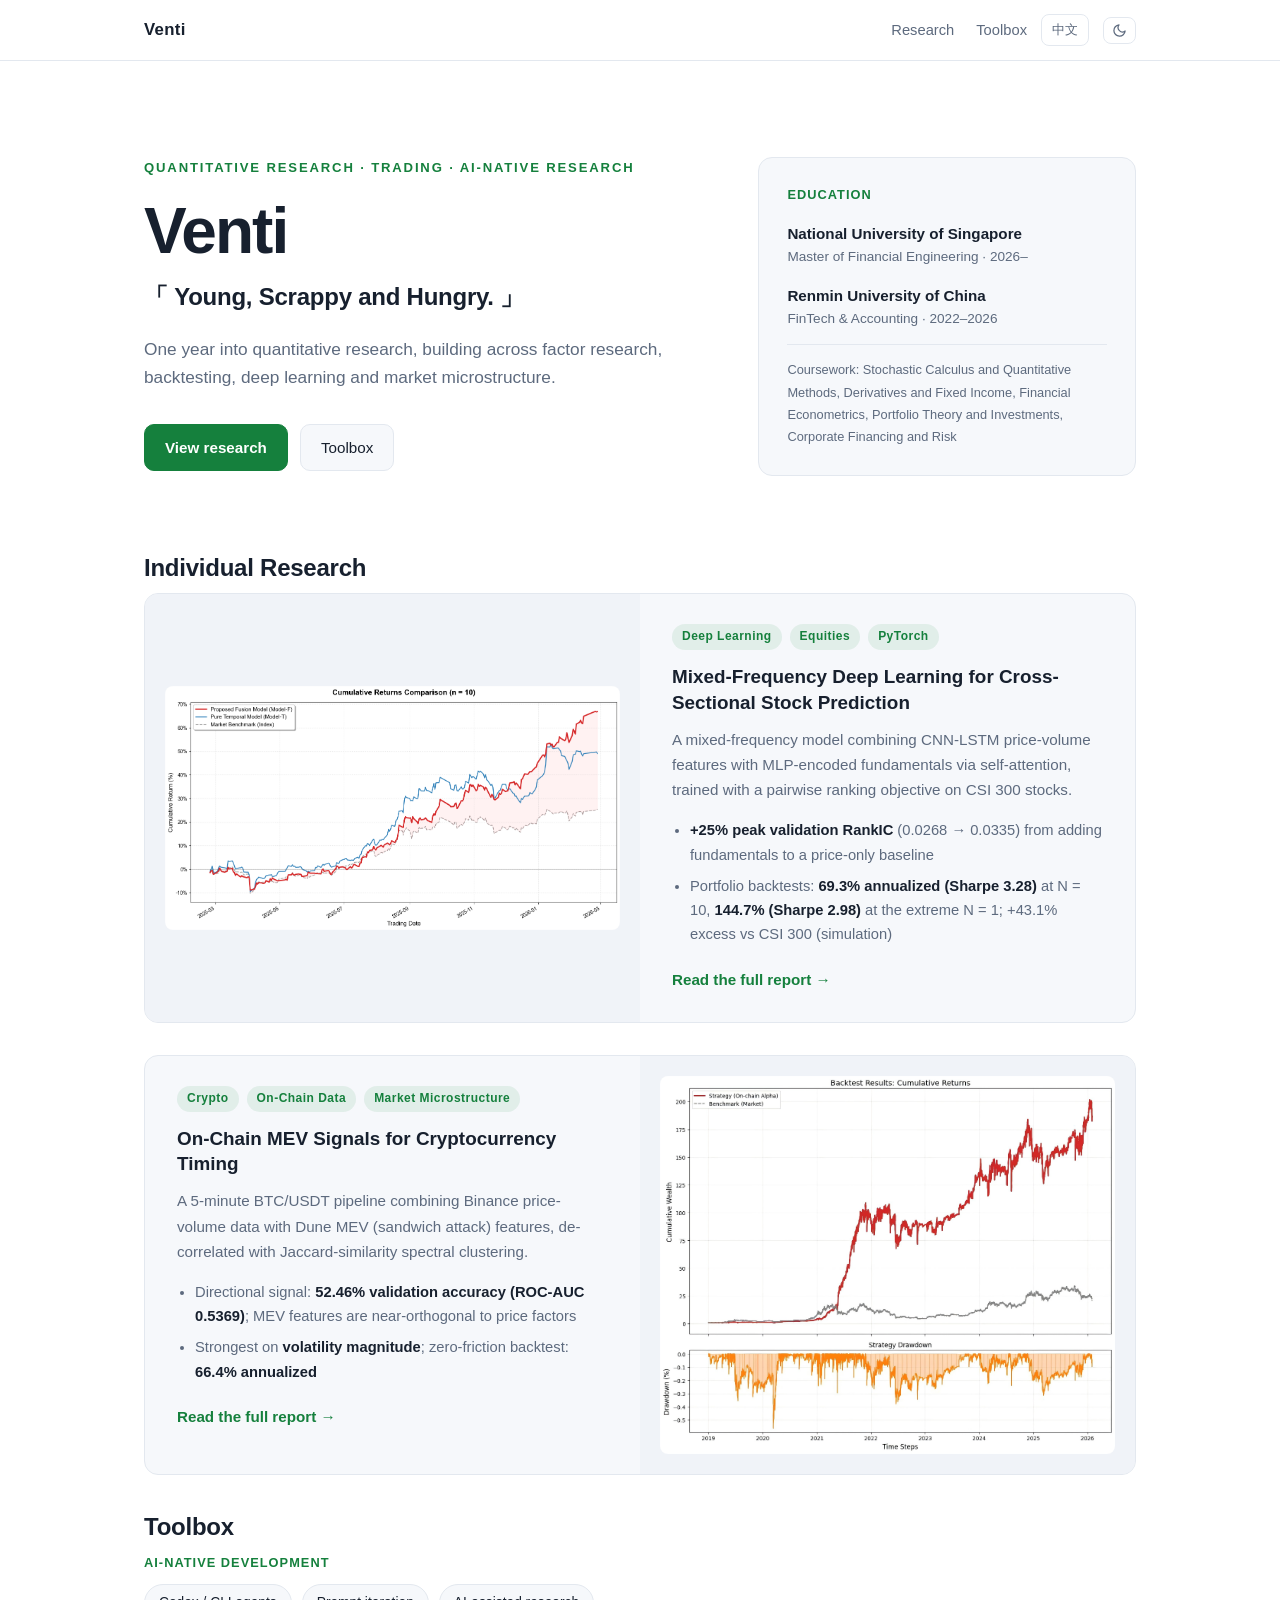
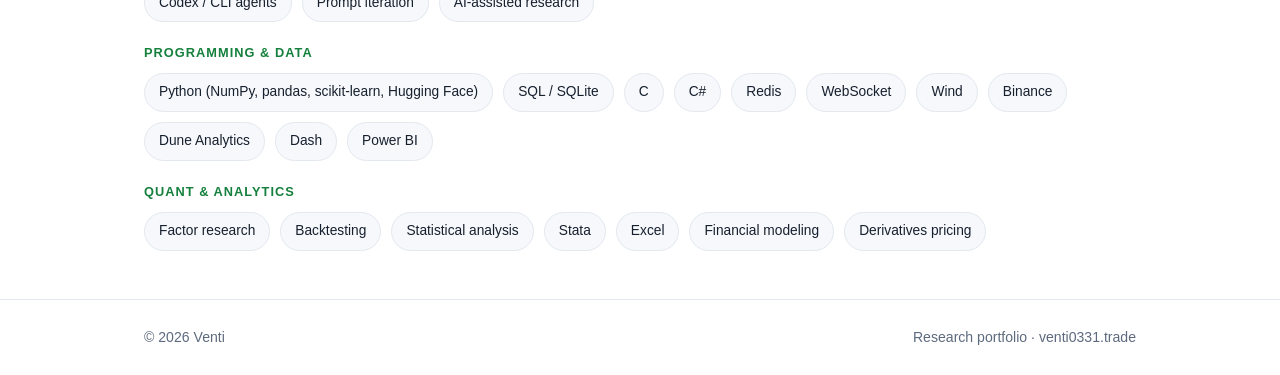
==== commit 617ca302: "Stock card cover N=10 chart; remove ASCII diagram and NAV figure; add sticky TOC to reports" ====
--- a/index.html
+++ b/index.html
@@ -5,7 +5,7 @@
   <meta name="viewport" content="width=device-width, initial-scale=1.0" />
   <title data-en="Venti — Quantitative Research Portfolio" data-zh="Venti — 量化研究作品集">Venti — Quantitative Research Portfolio</title>
   <meta name="description" content="Quantitative research at the intersection of deep learning, financial data and on-chain market microstructure." />
-  <link rel="stylesheet" href="styles.css?v=2" />
+  <link rel="stylesheet" href="styles.css?v=3" />
   <link rel="icon" href="data:image/svg+xml,<svg xmlns='http://www.w3.org/2000/svg' viewBox='0 0 100 100'><rect width='100' height='100' rx='22' fill='%2315803d'/><text x='50' y='70' font-size='60' text-anchor='middle' fill='white' font-family='Arial'>V</text></svg>" />
   <script>
   (function () {
@@ -21,7 +21,7 @@
     }
   })();
   </script>
-  <script src="site.js?v=2" defer></script>
+  <script src="site.js?v=3" defer></script>
 </head>
 <body>
   <header class="nav">
@@ -102,7 +102,7 @@
 
       <article class="card">
         <div class="card-media">
-          <img src="assets/stock-strategy.png" alt="Strategy performance chart" loading="lazy" />
+          <img src="assets/stock/backtest-n10.png" alt="N=10 portfolio backtest comparison" loading="lazy" />
         </div>
         <div class="card-body">
           <div class="lang-en">
--- a/styles.css
+++ b/styles.css
@@ -174,6 +174,11 @@
 .footer a { color: var(--muted); }
 .footer a:hover { color: var(--text); }
 
+@media (max-width: 1024px) {
+  .article-layout { grid-template-columns: 1fr; padding-top: 40px; }
+  .toc { display: none; }
+}
+
 @media (max-width: 900px) {
   .hero-grid { grid-template-columns: 1fr; gap: 32px; }
 }
@@ -187,7 +192,26 @@
 }
 
 /* ---- research report pages ---- */
-.article { max-width: 800px; margin: 0 auto; padding: 56px 24px 72px; }
+.article-layout {
+  max-width: 1120px; margin: 0 auto; padding: 56px 24px 72px;
+  display: grid; grid-template-columns: 200px minmax(0, 1fr); gap: 48px;
+  align-items: start;
+}
+.article { max-width: 800px; margin: 0; padding: 0; }
+.article h2[id] { scroll-margin-top: 84px; }
+
+/* table of contents */
+.toc { position: sticky; top: 84px; font-size: 0.86rem; }
+.toc-title {
+  font-size: 0.78rem; font-weight: 700; letter-spacing: 0.1em;
+  text-transform: uppercase; color: var(--muted); margin-bottom: 12px;
+}
+.toc ol { list-style: none; margin: 0; padding: 0; border-left: 1px solid var(--border); }
+.toc li a {
+  display: block; padding: 5px 0 5px 14px; color: var(--muted);
+  border-left: 2px solid transparent; margin-left: -1px; line-height: 1.45;
+}
+.toc li a:hover { color: var(--text); border-left-color: var(--accent); text-decoration: none; }
 .article .back { font-size: 0.9rem; color: var(--muted); }
 .article h1 { font-size: clamp(1.6rem, 3.6vw, 2.3rem); line-height: 1.25; letter-spacing: -0.015em; margin: 22px 0 10px; }
 .article .subtitle { color: var(--muted); font-size: 1.02rem; margin-bottom: 22px; }
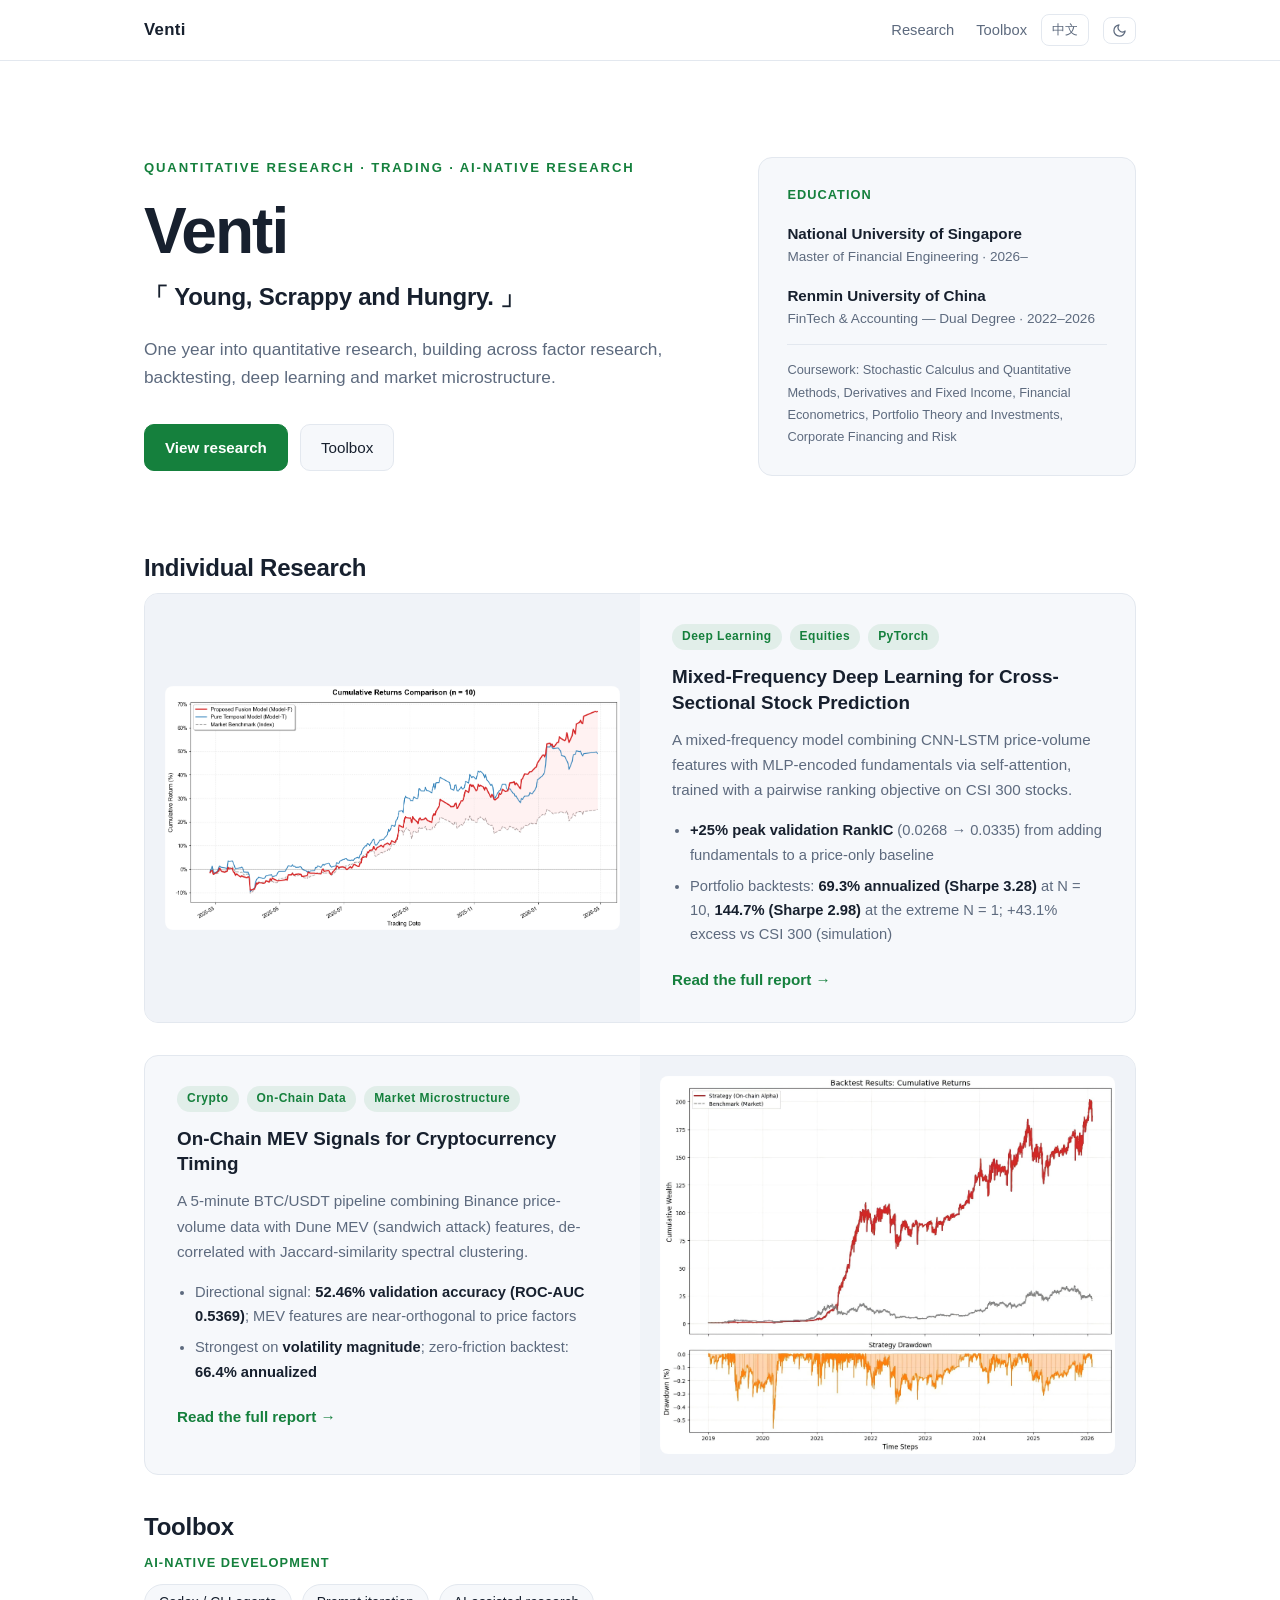
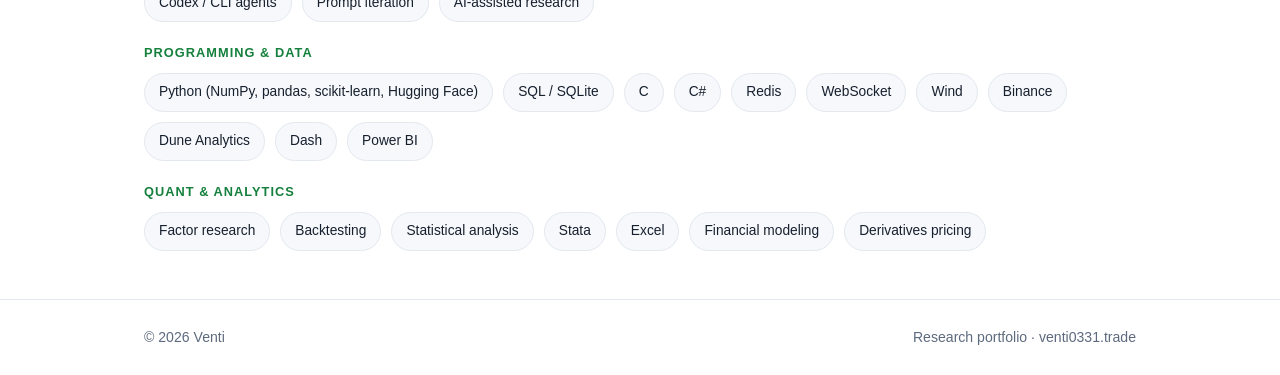
==== commit 5e5921b4: "Highlight RUC dual degree" ====
--- a/index.html
+++ b/index.html
@@ -77,7 +77,7 @@
             </div>
             <div class="edu-item">
               <p class="school">Renmin University of China</p>
-              <p class="degree">FinTech &amp; Accounting · 2022–2026</p>
+              <p class="degree">FinTech &amp; Accounting — Dual Degree · 2022–2026</p>
             </div>
             <p class="courses">Coursework: Stochastic Calculus and Quantitative Methods, Derivatives and Fixed Income, Financial Econometrics, Portfolio Theory and Investments, Corporate Financing and Risk</p>
           </div>
@@ -89,7 +89,7 @@
             </div>
             <div class="edu-item">
               <p class="school">中国人民大学</p>
-              <p class="degree">金融科技与会计 · 2022–2026</p>
+              <p class="degree">金融科技与会计 — 双学位 · 2022–2026</p>
             </div>
             <p class="courses">主修课程：随机微积分与量化方法、衍生品与固定收益、金融计量经济学、投资组合理论、公司金融与风险</p>
           </div>
